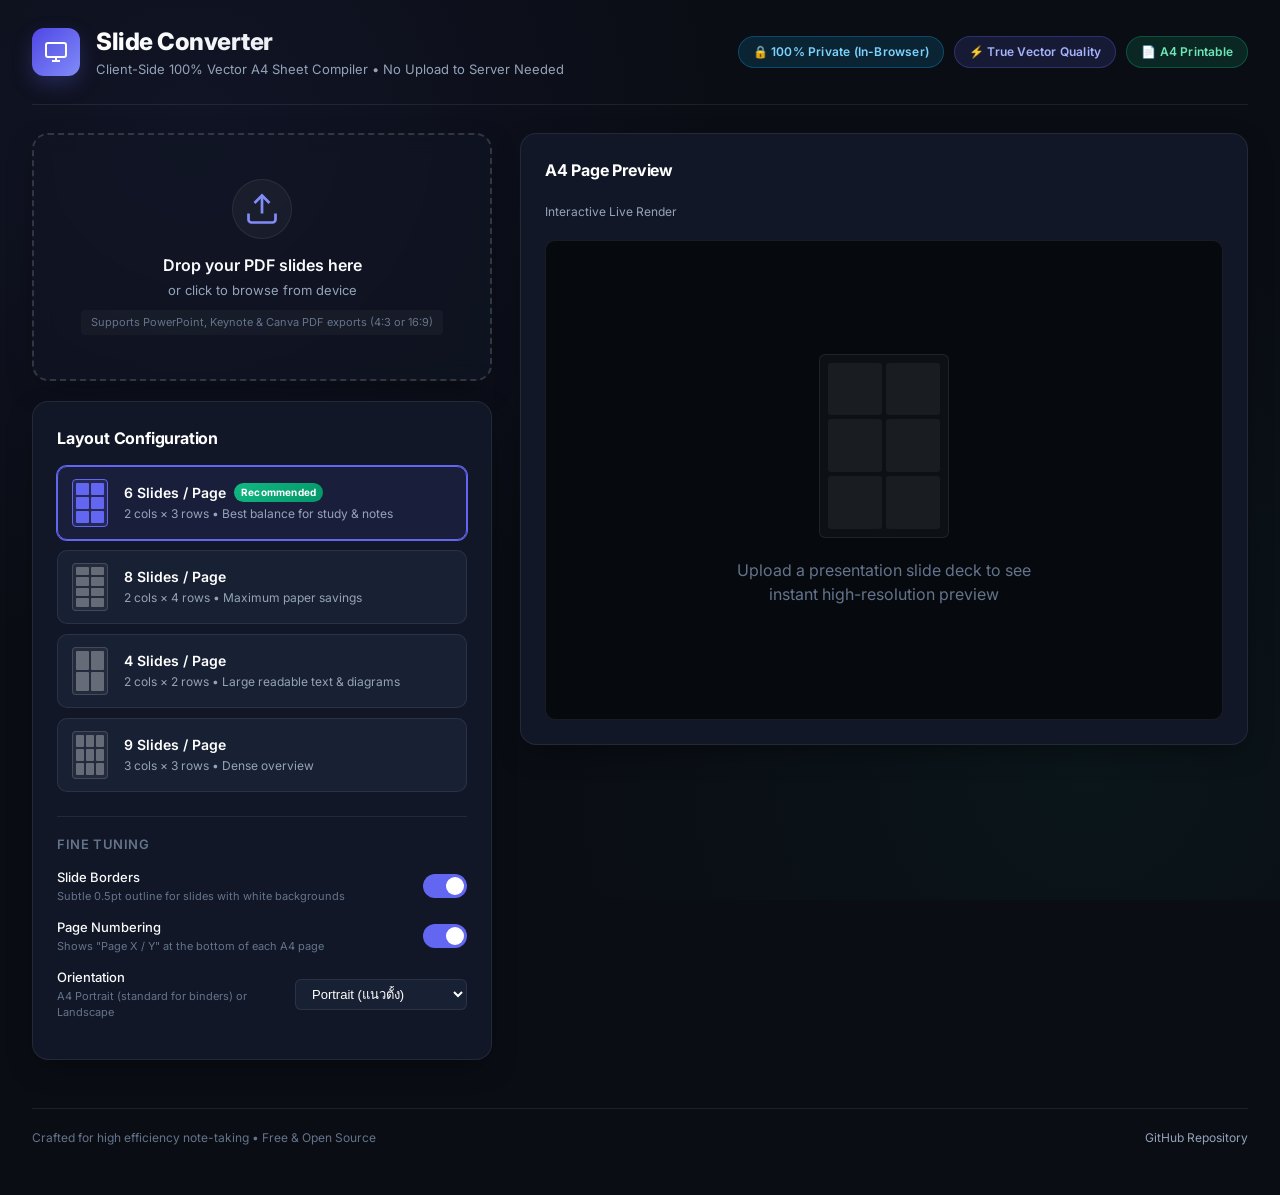
==== index.html @ b2e8b847 "Initial release of Slide Converter web app for GitHub Pages" ====
<!DOCTYPE html>
<html lang="en">
<head>
  <meta charset="UTF-8">
  <meta name="viewport" content="width=device-width, initial-scale=1.0">
  <title>Slide Converter — N-up A4 Presentation Sheets</title>
  <link rel="preconnect" href="https://fonts.googleapis.com">
  <link rel="preconnect" href="https://fonts.gstatic.com" crossorigin>
  <link href="https://fonts.googleapis.com/css2?family=Inter:wght@300;400;500;600;700;800&family=JetBrains+Mono:wght@400;500&display=swap" rel="stylesheet">
  <link rel="stylesheet" href="./style.css">

  <!-- Core In-Browser Vector PDF Processing & Rendering Engines -->
  <script src="./vendor/pdf-lib.min.js"></script>
  <script src="./vendor/pdf.min.js"></script>
</head>
<body>
  <div class="app-container">
    <!-- Header -->
    <header class="app-header">
      <div class="header-brand">
        <div class="brand-icon">
          <svg width="24" height="24" viewBox="0 0 24 24" fill="none" stroke="currentColor" stroke-width="2">
            <rect x="2" y="3" width="20" height="14" rx="2" ry="2"></rect>
            <line x1="8" y1="21" x2="16" y2="21"></line>
            <line x1="12" y1="17" x2="12" y2="21"></line>
          </svg>
        </div>
        <div>
          <h1 class="brand-title">Slide Converter</h1>
          <p class="brand-subtitle">Client-Side 100% Vector A4 Sheet Compiler • No Upload to Server Needed</p>
        </div>
      </div>
      <div class="header-badges">
        <span class="badge badge-privacy">🔒 100% Private (In-Browser)</span>
        <span class="badge badge-vector">⚡ True Vector Quality</span>
        <span class="badge badge-a4">📄 A4 Printable</span>
      </div>
    </header>

    <!-- Main Workspace Grid -->
    <main class="main-layout">
      <!-- Left Column: Controls & Upload -->
      <section class="controls-panel">
        <!-- Upload Card -->
        <div class="card upload-card" id="drop-zone">
          <input type="file" id="file-input" accept=".pdf" class="file-input-hidden" />
          <div class="drop-content" id="drop-content-idle">
            <div class="upload-icon-pulse">
              <svg width="36" height="36" viewBox="0 0 24 24" fill="none" stroke="currentColor" stroke-width="1.8">
                <path d="M21 15v4a2 2 0 0 1-2 2H5a2 2 0 0 1-2-2v-4"></path>
                <polyline points="17 8 12 3 7 8"></polyline>
                <line x1="12" y1="3" x2="12" y2="15"></line>
              </svg>
            </div>
            <h3 class="upload-title">Drop your PDF slides here</h3>
            <p class="upload-desc">or click to browse from device</p>
            <span class="upload-hint">Supports PowerPoint, Keynote & Canva PDF exports (4:3 or 16:9)</span>
          </div>

          <div class="file-info-bar" id="file-info-bar" style="display: none;">
            <div class="file-meta">
              <div class="file-icon-pdf">PDF</div>
              <div class="file-details">
                <span class="file-name" id="selected-file-name">presentation.pdf</span>
                <span class="file-stats" id="selected-file-stats">0 slides • 0 MB</span>
              </div>
            </div>
            <button class="btn-icon" id="btn-change-file" title="Change File">
              <svg width="18" height="18" viewBox="0 0 24 24" fill="none" stroke="currentColor" stroke-width="2">
                <path d="M21.5 2v6h-6M21.34 15.57a10 10 0 1 1-.57-8.38l5.67-5.67"/>
              </svg>
            </button>
          </div>
        </div>

        <!-- Layout Selector Card -->
        <div class="card settings-card">
          <h2 class="card-title">Layout Configuration</h2>
          
          <div class="layout-grid">
            <!-- 6 Slides Preset (Default) -->
            <label class="layout-option active" data-layout="6up">
              <input type="radio" name="layout" value="6up" checked>
              <div class="layout-preview-icon grid-6">
                <span></span><span></span>
                <span></span><span></span>
                <span></span><span></span>
              </div>
              <div class="layout-details">
                <div class="layout-title-row">
                  <span class="layout-name">6 Slides / Page</span>
                  <span class="tag-rec">Recommended</span>
                </div>
                <span class="layout-desc">2 cols × 3 rows • Best balance for study & notes</span>
              </div>
            </label>

            <!-- 8 Slides Preset -->
            <label class="layout-option" data-layout="8up">
              <input type="radio" name="layout" value="8up">
              <div class="layout-preview-icon grid-8">
                <span></span><span></span>
                <span></span><span></span>
                <span></span><span></span>
                <span></span><span></span>
              </div>
              <div class="layout-details">
                <span class="layout-name">8 Slides / Page</span>
                <span class="layout-desc">2 cols × 4 rows • Maximum paper savings</span>
              </div>
            </label>

            <!-- 4 Slides Preset -->
            <label class="layout-option" data-layout="4up">
              <input type="radio" name="layout" value="4up">
              <div class="layout-preview-icon grid-4">
                <span></span><span></span>
                <span></span><span></span>
              </div>
              <div class="layout-details">
                <span class="layout-name">4 Slides / Page</span>
                <span class="layout-desc">2 cols × 2 rows • Large readable text & diagrams</span>
              </div>
            </label>

            <!-- 9 Slides Preset -->
            <label class="layout-option" data-layout="9up">
              <input type="radio" name="layout" value="9up">
              <div class="layout-preview-icon grid-9">
                <span></span><span></span><span></span>
                <span></span><span></span><span></span>
                <span></span><span></span><span></span>
              </div>
              <div class="layout-details">
                <span class="layout-name">9 Slides / Page</span>
                <span class="layout-desc">3 cols × 3 rows • Dense overview</span>
              </div>
            </label>
          </div>

          <!-- Options Toggles -->
          <div class="options-group">
            <h3 class="options-heading">Fine Tuning</h3>
            <div class="toggle-row">
              <div class="toggle-info">
                <span class="toggle-label">Slide Borders</span>
                <span class="toggle-sub">Subtle 0.5pt outline for slides with white backgrounds</span>
              </div>
              <label class="switch">
                <input type="checkbox" id="toggle-border" checked>
                <span class="slider round"></span>
              </label>
            </div>

            <div class="toggle-row">
              <div class="toggle-info">
                <span class="toggle-label">Page Numbering</span>
                <span class="toggle-sub">Shows "Page X / Y" at the bottom of each A4 page</span>
              </div>
              <label class="switch">
                <input type="checkbox" id="toggle-numbers" checked>
                <span class="slider round"></span>
              </label>
            </div>

            <div class="toggle-row">
              <div class="toggle-info">
                <span class="toggle-label">Orientation</span>
                <span class="toggle-sub">A4 Portrait (standard for binders) or Landscape</span>
              </div>
              <select id="select-orientation" class="select-input">
                <option value="portrait" selected>Portrait (แนวตั้ง)</option>
                <option value="landscape">Landscape (แนวนอน)</option>
              </select>
            </div>
          </div>
        </div>
      </section>

      <!-- Right Column: Live Preview & Actions -->
      <section class="preview-panel">
        <div class="card preview-card">
          <div class="preview-header">
            <div>
              <h2 class="card-title">A4 Page Preview</h2>
              <span class="preview-subtitle" id="preview-stats-line">Interactive Live Render</span>
            </div>
            <div class="savings-tag" id="savings-badge" style="display: none;">
              <span class="savings-percent" id="savings-percent">83%</span>
              <span class="savings-text">Paper Saved</span>
            </div>
          </div>

          <!-- Preview Stage -->
          <div class="preview-stage" id="preview-stage">
            <div class="preview-placeholder" id="preview-placeholder">
              <div class="placeholder-art">
                <div class="sheet-mockup">
                  <div class="mockup-slot"></div><div class="mockup-slot"></div>
                  <div class="mockup-slot"></div><div class="mockup-slot"></div>
                  <div class="mockup-slot"></div><div class="mockup-slot"></div>
                </div>
              </div>
              <p>Upload a presentation slide deck to see instant high-resolution preview</p>
            </div>

            <div class="preview-loading" id="preview-loading" style="display: none;">
              <div class="spinner"></div>
              <span id="loading-text">Embedding vector slides into A4 grid...</span>
            </div>

            <div class="preview-result-container" id="preview-result-container" style="display: none;">
              <canvas id="preview-canvas" class="preview-image-canvas"></canvas>
            </div>
          </div>

          <!-- Preview Page Navigation -->
          <div class="preview-nav-bar" id="preview-nav-bar" style="display: none;">
            <button class="nav-btn" id="btn-prev-page" title="Previous Page">◀ Prev</button>
            <span class="nav-page-indicator" id="nav-page-indicator">Page 1 of 1</span>
            <button class="nav-btn" id="btn-next-page" title="Next Page">Next ▶</button>
          </div>

          <!-- Action Buttons Bar -->
          <div class="action-bar" id="action-bar" style="display: none;">
            <button class="btn btn-primary" id="btn-download">
              <svg width="20" height="20" viewBox="0 0 24 24" fill="none" stroke="currentColor" stroke-width="2">
                <path d="M21 15v4a2 2 0 0 1-2 2H5a2 2 0 0 1-2-2v-4"></path>
                <polyline points="7 10 12 15 17 10"></polyline>
                <line x1="12" y1="15" x2="12" y2="3"></line>
              </svg>
              <span>Download A4 PDF</span>
            </button>
          </div>
        </div>
      </section>
    </main>

    <footer class="app-footer">
      <span>Crafted for high efficiency note-taking • Free & Open Source</span>
      <a href="https://github.com/Tontonji/slide-converter" target="_blank" class="github-link">GitHub Repository</a>
    </footer>
  </div>

  <!-- Toast Notification Container -->
  <div class="toast-container" id="toast-container"></div>

  <script src="./app.js"></script>
</body>
</html>
---- style.css ----
:root {
  --bg-primary: #0a0d14;
  --bg-surface: #111726;
  --bg-surface-elevated: #182033;
  --bg-hover: #1e293b;
  --border-color: rgba(255, 255, 255, 0.08);
  --border-color-active: rgba(99, 102, 241, 0.5);
  --primary: #6366f1;
  --primary-hover: #4f46e5;
  --primary-glow: rgba(99, 102, 241, 0.25);
  --emerald: #10b981;
  --emerald-glow: rgba(16, 185, 129, 0.2);
  --text-main: #f8fafc;
  --text-muted: #94a3b8;
  --text-dim: #64748b;
  --radius-lg: 16px;
  --radius-md: 10px;
  --radius-sm: 6px;
  --font-sans: 'Inter', -apple-system, BlinkMacSystemFont, sans-serif;
  --font-mono: 'JetBrains Mono', monospace;
  --shadow-card: 0 10px 30px -10px rgba(0, 0, 0, 0.5);
  --shadow-sheet: 0 20px 40px -15px rgba(0, 0, 0, 0.7), 0 0 0 1px rgba(255, 255, 255, 0.1);
}

* {
  box-sizing: border-box;
  margin: 0;
  padding: 0;
}

body {
  font-family: var(--font-sans);
  background-color: var(--bg-primary);
  color: var(--text-main);
  min-height: 100vh;
  line-height: 1.5;
  background-image: 
    radial-gradient(circle at 15% 15%, rgba(99, 102, 241, 0.08) 0%, transparent 40%),
    radial-gradient(circle at 85% 85%, rgba(16, 185, 129, 0.05) 0%, transparent 40%);
  background-attachment: fixed;
  overflow-x: hidden;
}

.app-container {
  max-width: 1400px;
  margin: 0 auto;
  padding: 24px 32px 48px;
}

/* Header */
.app-header {
  display: flex;
  justify-content: space-between;
  align-items: center;
  padding-bottom: 24px;
  border-bottom: 1px solid var(--border-color);
  margin-bottom: 28px;
}

.header-brand {
  display: flex;
  align-items: center;
  gap: 16px;
}

.brand-icon {
  width: 48px;
  height: 48px;
  background: linear-gradient(135deg, #4f46e5, #818cf8);
  border-radius: 12px;
  display: flex;
  align-items: center;
  justify-content: center;
  color: #fff;
  box-shadow: 0 8px 20px var(--primary-glow);
}

.brand-title {
  font-size: 24px;
  font-weight: 800;
  letter-spacing: -0.5px;
  background: linear-gradient(to right, #ffffff, #cbd5e1);
  -webkit-background-clip: text;
  -webkit-text-fill-color: transparent;
}

.brand-subtitle {
  font-size: 13px;
  color: var(--text-muted);
  font-weight: 400;
}

.header-badges {
  display: flex;
  gap: 10px;
}

.badge {
  padding: 6px 14px;
  font-size: 12px;
  font-weight: 600;
  border-radius: 999px;
  letter-spacing: 0.2px;
}

.badge-privacy {
  background: rgba(14, 165, 233, 0.15);
  color: #7dd3fc;
  border: 1px solid rgba(14, 165, 233, 0.3);
}

.badge-vector {
  background: rgba(99, 102, 241, 0.15);
  color: #a5b4fc;
  border: 1px solid rgba(99, 102, 241, 0.3);
}

.badge-a4 {
  background: rgba(16, 185, 129, 0.15);
  color: #6ee7b7;
  border: 1px solid rgba(16, 185, 129, 0.3);
}

/* Layout Grid */
.main-layout {
  display: grid;
  grid-template-columns: 460px 1fr;
  gap: 28px;
  align-items: start;
}

/* Card */
.card {
  background-color: var(--bg-surface);
  border: 1px solid var(--border-color);
  border-radius: var(--radius-lg);
  padding: 24px;
  box-shadow: var(--shadow-card);
  backdrop-filter: blur(10px);
}

.card-title {
  font-size: 16px;
  font-weight: 700;
  letter-spacing: -0.2px;
  margin-bottom: 16px;
  color: #ffffff;
}

/* Upload Card */
.upload-card {
  position: relative;
  border: 2px dashed rgba(255, 255, 255, 0.15);
  cursor: pointer;
  transition: all 0.25s cubic-bezier(0.4, 0, 0.2, 1);
  background: rgba(17, 23, 38, 0.6);
  margin-bottom: 20px;
}

.upload-card:hover, .upload-card.dragover {
  border-color: var(--primary);
  background: rgba(99, 102, 241, 0.05);
  transform: translateY(-2px);
  box-shadow: 0 12px 28px -8px var(--primary-glow);
}

.file-input-hidden {
  position: absolute;
  top: 0; left: 0; width: 100%; height: 100%;
  opacity: 0;
  cursor: pointer;
  z-index: 10;
}

.drop-content {
  text-align: center;
  padding: 20px 10px;
}

.upload-icon-pulse {
  width: 60px;
  height: 60px;
  margin: 0 auto 14px;
  background: rgba(255, 255, 255, 0.04);
  border-radius: 50%;
  display: flex;
  align-items: center;
  justify-content: center;
  color: #818cf8;
  border: 1px solid rgba(255, 255, 255, 0.08);
  transition: transform 0.2s;
}

.upload-card:hover .upload-icon-pulse {
  transform: scale(1.08);
  color: #a5b4fc;
  background: rgba(99, 102, 241, 0.12);
}

.upload-title {
  font-size: 16px;
  font-weight: 600;
  margin-bottom: 4px;
}

.upload-desc {
  font-size: 13px;
  color: var(--text-muted);
  margin-bottom: 8px;
}

.upload-hint {
  font-size: 11px;
  color: var(--text-dim);
  display: inline-block;
  padding: 4px 10px;
  background: rgba(255, 255, 255, 0.03);
  border-radius: 4px;
}

/* File info bar when file is selected */
.file-info-bar {
  display: flex;
  align-items: center;
  justify-content: space-between;
  padding: 10px;
  background: var(--bg-surface-elevated);
  border-radius: var(--radius-md);
  border: 1px solid rgba(255, 255, 255, 0.08);
  z-index: 15;
  position: relative;
}

.file-meta {
  display: flex;
  align-items: center;
  gap: 12px;
  overflow: hidden;
}

.file-icon-pdf {
  background: #ef4444;
  color: #fff;
  font-size: 11px;
  font-weight: 800;
  padding: 6px 8px;
  border-radius: 6px;
  letter-spacing: 0.5px;
}

.file-details {
  display: flex;
  flex-direction: column;
  overflow: hidden;
}

.file-name {
  font-size: 13px;
  font-weight: 600;
  white-space: nowrap;
  overflow: hidden;
  text-overflow: ellipsis;
  max-width: 280px;
}

.file-stats {
  font-size: 11px;
  color: var(--text-muted);
}

.btn-icon {
  background: transparent;
  border: none;
  color: var(--text-muted);
  cursor: pointer;
  padding: 8px;
  border-radius: 6px;
  display: flex;
  align-items: center;
  justify-content: center;
  transition: all 0.2s;
}

.btn-icon:hover {
  background: rgba(255, 255, 255, 0.1);
  color: #fff;
}

/* Layout Selector Grid */
.layout-grid {
  display: flex;
  flex-direction: column;
  gap: 10px;
  margin-bottom: 24px;
}

.layout-option {
  display: flex;
  align-items: center;
  gap: 16px;
  padding: 12px 14px;
  border-radius: var(--radius-md);
  background: var(--bg-surface-elevated);
  border: 1px solid var(--border-color);
  cursor: pointer;
  transition: all 0.2s cubic-bezier(0.4, 0, 0.2, 1);
  position: relative;
}

.layout-option input[type="radio"] {
  display: none;
}

.layout-option:hover {
  background: var(--bg-hover);
  border-color: rgba(255, 255, 255, 0.2);
}

.layout-option.active {
  border-color: var(--primary);
  background: rgba(99, 102, 241, 0.1);
  box-shadow: 0 0 0 1px var(--primary);
}

/* Mini Layout Preview Icons */
.layout-preview-icon {
  width: 36px;
  height: 48px;
  background: rgba(255, 255, 255, 0.05);
  border: 1px solid rgba(255, 255, 255, 0.15);
  border-radius: 4px;
  padding: 3px;
  display: grid;
  gap: 2px;
  flex-shrink: 0;
}

.layout-preview-icon span {
  background: rgba(255, 255, 255, 0.3);
  border-radius: 1px;
}

.layout-option.active .layout-preview-icon {
  border-color: var(--primary);
  background: rgba(99, 102, 241, 0.15);
}

.layout-option.active .layout-preview-icon span {
  background: var(--primary);
}

.grid-6 { grid-template-columns: 1fr 1fr; grid-template-rows: 1fr 1fr 1fr; }
.grid-8 { grid-template-columns: 1fr 1fr; grid-template-rows: 1fr 1fr 1fr 1fr; }
.grid-4 { grid-template-columns: 1fr 1fr; grid-template-rows: 1fr 1fr; }
.grid-9 { grid-template-columns: 1fr 1fr 1fr; grid-template-rows: 1fr 1fr 1fr; }

.layout-details {
  display: flex;
  flex-direction: column;
  gap: 2px;
}

.layout-title-row {
  display: flex;
  align-items: center;
  gap: 8px;
}

.layout-name {
  font-size: 14px;
  font-weight: 600;
  color: #fff;
}

.tag-rec {
  background: linear-gradient(135deg, #10b981, #059669);
  color: #fff;
  font-size: 10px;
  font-weight: 700;
  padding: 2px 7px;
  border-radius: 999px;
  letter-spacing: 0.2px;
}

.layout-desc {
  font-size: 12px;
  color: var(--text-muted);
}

/* Options / Fine Tuning */
.options-group {
  border-top: 1px solid var(--border-color);
  padding-top: 18px;
}

.options-heading {
  font-size: 13px;
  font-weight: 600;
  text-transform: uppercase;
  letter-spacing: 0.6px;
  color: var(--text-dim);
  margin-bottom: 14px;
}

.toggle-row {
  display: flex;
  justify-content: space-between;
  align-items: center;
  margin-bottom: 14px;
}

.toggle-info {
  display: flex;
  flex-direction: column;
}

.toggle-label {
  font-size: 13px;
  font-weight: 500;
  color: var(--text-main);
}

.toggle-sub {
  font-size: 11px;
  color: var(--text-dim);
}

/* Switch */
.switch {
  position: relative;
  display: inline-block;
  width: 44px;
  height: 24px;
  flex-shrink: 0;
}

.switch input { opacity: 0; width: 0; height: 0; }

.slider {
  position: absolute;
  cursor: pointer;
  top: 0; left: 0; right: 0; bottom: 0;
  background-color: rgba(255, 255, 255, 0.15);
  transition: 0.25s;
}

.slider:before {
  position: absolute;
  content: "";
  height: 18px;
  width: 18px;
  left: 3px;
  bottom: 3px;
  background-color: white;
  transition: 0.25s;
}

input:checked + .slider { background-color: var(--primary); }
input:checked + .slider:before { transform: translateX(20px); }
.slider.round { border-radius: 34px; }
.slider.round:before { border-radius: 50%; }

/* Select Input */
.select-input {
  background: var(--bg-surface-elevated);
  border: 1px solid var(--border-color);
  color: #fff;
  padding: 6px 12px;
  border-radius: var(--radius-sm);
  font-size: 13px;
  outline: none;
}

/* Right Panel: Preview */
.preview-panel {
  position: sticky;
  top: 24px;
}

.preview-card {
  display: flex;
  flex-direction: column;
  min-height: 600px;
}

.preview-header {
  display: flex;
  justify-content: space-between;
  align-items: flex-start;
  margin-bottom: 18px;
}

.preview-subtitle {
  font-size: 12px;
  color: var(--text-muted);
}

.savings-tag {
  display: flex;
  align-items: center;
  gap: 8px;
  background: var(--emerald-glow);
  border: 1px solid rgba(16, 185, 129, 0.4);
  padding: 6px 14px;
  border-radius: 999px;
}

.savings-percent {
  font-size: 16px;
  font-weight: 800;
  color: #34d399;
}

.savings-text {
  font-size: 12px;
  font-weight: 600;
  color: #6ee7b7;
}

/* Preview Stage */
.preview-stage {
  flex: 1;
  background: #06090e;
  border: 1px solid var(--border-color);
  border-radius: var(--radius-md);
  display: flex;
  align-items: center;
  justify-content: center;
  padding: 24px;
  min-height: 480px;
  position: relative;
  overflow: hidden;
}

.preview-placeholder {
  text-align: center;
  color: var(--text-dim);
  max-width: 320px;
}

.placeholder-art {
  margin-bottom: 20px;
}

.sheet-mockup {
  width: 130px;
  height: 184px;
  background: rgba(255, 255, 255, 0.03);
  border: 1px solid rgba(255, 255, 255, 0.08);
  border-radius: 6px;
  margin: 0 auto;
  padding: 8px;
  display: grid;
  grid-template-columns: 1fr 1fr;
  grid-template-rows: 1fr 1fr 1fr;
  gap: 4px;
}

.mockup-slot {
  background: rgba(255, 255, 255, 0.05);
  border-radius: 3px;
}

.preview-loading {
  display: flex;
  flex-direction: column;
  align-items: center;
  gap: 16px;
  color: var(--text-muted);
  font-size: 14px;
}

.spinner {
  width: 40px;
  height: 40px;
  border: 3px solid rgba(99, 102, 241, 0.2);
  border-top-color: var(--primary);
  border-radius: 50%;
  animation: spin 0.8s linear infinite;
}

@keyframes spin {
  to { transform: rotate(360deg); }
}

.preview-result-container {
  display: flex;
  justify-content: center;
  align-items: center;
  width: 100%;
}

.preview-image-canvas {
  max-width: 100%;
  max-height: 520px;
  height: auto;
  border-radius: 6px;
  box-shadow: var(--shadow-sheet);
  background: #ffffff;
  transition: transform 0.2s;
}

/* Nav Bar for preview pages */
.preview-nav-bar {
  display: flex;
  justify-content: center;
  align-items: center;
  gap: 16px;
  margin-top: 14px;
}

.nav-btn {
  background: var(--bg-surface-elevated);
  border: 1px solid var(--border-color);
  color: var(--text-main);
  padding: 6px 14px;
  border-radius: var(--radius-sm);
  font-size: 12px;
  font-weight: 500;
  cursor: pointer;
  transition: all 0.15s;
}

.nav-btn:hover:not(:disabled) {
  background: var(--bg-hover);
  border-color: rgba(255, 255, 255, 0.2);
}

.nav-btn:disabled {
  opacity: 0.4;
  cursor: not-allowed;
}

.nav-page-indicator {
  font-size: 12px;
  color: var(--text-muted);
  font-family: var(--font-mono);
}

/* Action Bar */
.action-bar {
  display: flex;
  gap: 14px;
  margin-top: 20px;
}

.btn {
  flex: 1;
  display: flex;
  align-items: center;
  justify-content: center;
  gap: 10px;
  padding: 14px 20px;
  border-radius: var(--radius-md);
  font-size: 14px;
  font-weight: 600;
  cursor: pointer;
  border: none;
  transition: all 0.2s cubic-bezier(0.4, 0, 0.2, 1);
}

.btn-primary {
  background: linear-gradient(135deg, #4f46e5, #6366f1);
  color: #fff;
  box-shadow: 0 8px 24px var(--primary-glow);
}

.btn-primary:hover {
  background: linear-gradient(135deg, #4338ca, #4f46e5);
  transform: translateY(-2px);
  box-shadow: 0 12px 28px rgba(99, 102, 241, 0.35);
}

/* Footer */
.app-footer {
  margin-top: 48px;
  padding-top: 20px;
  border-top: 1px solid var(--border-color);
  display: flex;
  justify-content: space-between;
  align-items: center;
  font-size: 12px;
  color: var(--text-dim);
}

.github-link {
  color: var(--text-muted);
  text-decoration: none;
  transition: color 0.2s;
}
.github-link:hover { color: #fff; }

/* Toast */
.toast-container {
  position: fixed;
  bottom: 24px;
  right: 24px;
  display: flex;
  flex-direction: column;
  gap: 10px;
  z-index: 999;
}

.toast {
  padding: 12px 18px;
  border-radius: var(--radius-sm);
  background: var(--bg-surface-elevated);
  border: 1px solid var(--border-color);
  color: #fff;
  font-size: 13px;
  box-shadow: 0 10px 25px rgba(0,0,0,0.4);
  animation: slideIn 0.3s ease;
}

.toast-success { border-color: rgba(16, 185, 129, 0.5); }
.toast-error { border-color: rgba(239, 68, 68, 0.5); }

@keyframes slideIn {
  from { transform: translateX(100%); opacity: 0; }
  to { transform: translateX(0); opacity: 1; }
}

@media (max-width: 980px) {
  .main-layout { grid-template-columns: 1fr; }
  .preview-panel { position: static; }
}
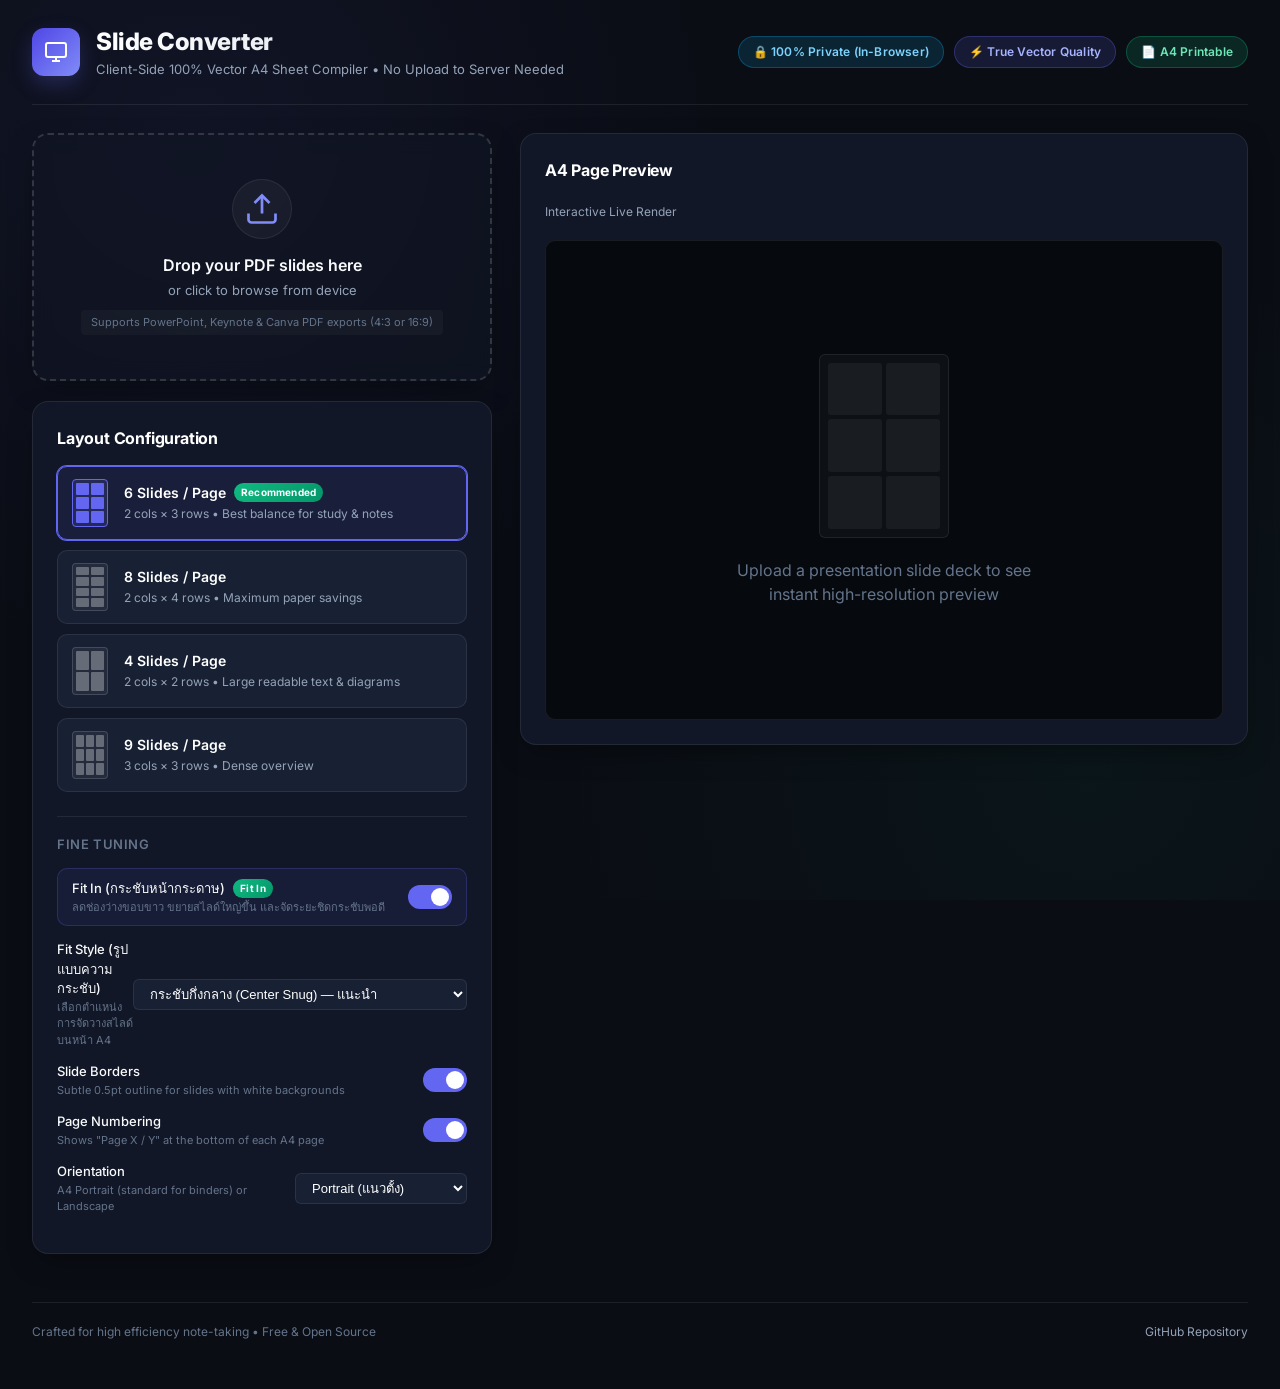
==== commit 65e6ee02: "Add Fit In function for compact layout, snug gaps, and note-taking area" ====
--- a/index.html
+++ b/index.html
@@ -73,6 +73,38 @@
           </div>
         </div>
 
+        <!-- Slide Selection Card -->
+        <div class="card selection-card" id="selection-card" style="display: none;">
+          <div class="selection-card-header">
+            <div class="selection-title-group">
+              <h2 class="card-title" style="margin-bottom: 2px;">Slide Selection (เลือกหน้า)</h2>
+              <span class="selection-badge" id="selection-summary-badge">All slides selected</span>
+            </div>
+            <button class="btn-visual-picker" id="btn-open-picker" type="button">
+              <svg width="15" height="15" viewBox="0 0 24 24" fill="none" stroke="currentColor" stroke-width="2">
+                <rect x="3" y="3" width="7" height="7"></rect>
+                <rect x="14" y="3" width="7" height="7"></rect>
+                <rect x="14" y="14" width="7" height="7"></rect>
+                <rect x="3" y="14" width="7" height="7"></rect>
+              </svg>
+              <span>Visual Picker (ดูรูปภาพ)</span>
+            </button>
+          </div>
+
+          <div class="range-input-wrapper">
+            <div class="range-input-row">
+              <input type="text" id="slide-range-input" class="range-input" placeholder="e.g. 1-12, 15, 20-35 (all = ทั้งหมด)" />
+              <button class="btn-apply-range" id="btn-apply-range" title="Apply Range">Apply</button>
+            </div>
+            <div class="quick-preset-chips">
+              <button class="preset-chip active" id="chip-all" type="button">All Slides</button>
+              <button class="preset-chip" id="chip-skip-first" type="button">Exclude #1 (ตัดหน้าปก)</button>
+              <button class="preset-chip" id="chip-even" type="button">Even Only</button>
+              <button class="preset-chip" id="chip-odd" type="button">Odd Only</button>
+            </div>
+          </div>
+        </div>
+
         <!-- Layout Selector Card -->
         <div class="card settings-card">
           <h2 class="card-title">Layout Configuration</h2>
@@ -141,6 +173,35 @@
           <!-- Options Toggles -->
           <div class="options-group">
             <h3 class="options-heading">Fine Tuning</h3>
+
+            <!-- Fit In Function Toggle -->
+            <div class="toggle-row highlight-row">
+              <div class="toggle-info">
+                <div style="display: flex; align-items: center; gap: 8px;">
+                  <span class="toggle-label font-bold">Fit In (กระชับหน้ากระดาษ)</span>
+                  <span class="badge-mini-rec">Fit In</span>
+                </div>
+                <span class="toggle-sub">ลดช่องว่างขอบขาว ขยายสไลด์ใหญ่ขึ้น และจัดระยะชิดกระชับพอดี</span>
+              </div>
+              <label class="switch">
+                <input type="checkbox" id="toggle-fit-in" checked>
+                <span class="slider round"></span>
+              </label>
+            </div>
+
+            <!-- Fit Style Selector -->
+            <div class="toggle-row" id="fit-style-row">
+              <div class="toggle-info">
+                <span class="toggle-label">Fit Style (รูปแบบความกระชับ)</span>
+                <span class="toggle-sub">เลือกตำแหน่งการจัดวางสไลด์บนหน้า A4</span>
+              </div>
+              <select id="select-fit-style" class="select-input">
+                <option value="center" selected>กระชับกึ่งกลาง (Center Snug) — แนะนำ</option>
+                <option value="top">กระชับชิดบน + เว้นที่จดโน้ต (Top Fit + Notes Area)</option>
+                <option value="tight">กระชับขอบบางพิเศษ (Ultra Tight)</option>
+              </select>
+            </div>
+
             <div class="toggle-row">
               <div class="toggle-info">
                 <span class="toggle-label">Slide Borders</span>
@@ -242,6 +303,42 @@
     </footer>
   </div>
 
+  <!-- Visual Slide Picker Modal -->
+  <div class="modal-backdrop" id="picker-modal" style="display: none;">
+    <div class="modal-dialog">
+      <div class="modal-header">
+        <div>
+          <h2 class="modal-title">Visual Slide Picker (เลือกหน้าสไลด์)</h2>
+          <span class="modal-subtitle" id="modal-counter">Selected 0 of 0 slides</span>
+        </div>
+        <button class="btn-close-modal" id="btn-close-modal" title="Close">✕</button>
+      </div>
+
+      <div class="modal-toolbar">
+        <div class="toolbar-left">
+          <button class="modal-tool-btn" id="modal-select-all" type="button">Select All</button>
+          <button class="modal-tool-btn" id="modal-deselect-all" type="button">Deselect All</button>
+          <button class="modal-tool-btn" id="modal-exclude-first" type="button">Exclude Slide 1 (ตัดหน้าปก)</button>
+          <button class="modal-tool-btn" id="modal-invert" type="button">Invert Selection</button>
+        </div>
+        <div class="toolbar-right">
+          <span class="modal-hint">Click cards to toggle inclusion</span>
+        </div>
+      </div>
+
+      <div class="modal-body">
+        <div class="thumbnail-grid" id="thumbnail-grid">
+          <!-- Populated dynamically with slide cards -->
+        </div>
+      </div>
+
+      <div class="modal-footer">
+        <button class="btn btn-secondary" id="btn-cancel-modal" type="button">Cancel</button>
+        <button class="btn btn-primary" id="btn-apply-modal" type="button">Apply Selection & Update A4</button>
+      </div>
+    </div>
+  </div>
+
   <!-- Toast Notification Container -->
   <div class="toast-container" id="toast-container"></div>
 
--- a/style.css
+++ b/style.css
@@ -218,17 +218,338 @@
   border-radius: 4px;
 }
 
-/* File info bar when file is selected */
-.file-info-bar {
-  display: flex;
-  align-items: center;
+/* Slide Selection Card */
+.selection-card {
+  margin-bottom: 20px;
+  background: var(--bg-surface);
+  border: 1px solid var(--border-color);
+  border-radius: var(--radius-lg);
+  padding: 18px 20px;
+  animation: fadeIn 0.3s ease;
+}
+
+.selection-card-header {
+  display: flex;
   justify-content: space-between;
-  padding: 10px;
+  align-items: center;
+  margin-bottom: 14px;
+}
+
+.selection-title-group {
+  display: flex;
+  align-items: center;
+  gap: 10px;
+}
+
+.selection-badge {
+  font-size: 11px;
+  font-weight: 600;
+  padding: 3px 9px;
+  background: rgba(99, 102, 241, 0.15);
+  color: #a5b4fc;
+  border: 1px solid rgba(99, 102, 241, 0.3);
+  border-radius: 999px;
+}
+
+.btn-visual-picker {
+  display: flex;
+  align-items: center;
+  gap: 6px;
+  background: rgba(255, 255, 255, 0.06);
+  border: 1px solid rgba(255, 255, 255, 0.12);
+  color: #f1f5f9;
+  padding: 6px 12px;
+  border-radius: var(--radius-sm);
+  font-size: 12px;
+  font-weight: 500;
+  cursor: pointer;
+  transition: all 0.2s;
+}
+
+.btn-visual-picker:hover {
+  background: rgba(99, 102, 241, 0.2);
+  border-color: var(--primary);
+  color: #fff;
+  transform: translateY(-1px);
+}
+
+.range-input-wrapper {
+  display: flex;
+  flex-direction: column;
+  gap: 10px;
+}
+
+.range-input-row {
+  display: flex;
+  gap: 8px;
+}
+
+.range-input {
+  flex: 1;
   background: var(--bg-surface-elevated);
-  border-radius: var(--radius-md);
+  border: 1px solid var(--border-color);
+  color: #fff;
+  padding: 9px 14px;
+  border-radius: var(--radius-sm);
+  font-size: 13px;
+  font-family: var(--font-mono);
+  outline: none;
+  transition: border-color 0.2s;
+}
+
+.range-input:focus {
+  border-color: var(--primary);
+  box-shadow: 0 0 0 1px var(--primary);
+}
+
+.btn-apply-range {
+  background: var(--bg-surface-elevated);
+  border: 1px solid rgba(255, 255, 255, 0.15);
+  color: #fff;
+  padding: 0 16px;
+  border-radius: var(--radius-sm);
+  font-size: 12px;
+  font-weight: 600;
+  cursor: pointer;
+  transition: all 0.15s;
+}
+
+.btn-apply-range:hover {
+  background: var(--primary);
+  border-color: var(--primary);
+}
+
+.quick-preset-chips {
+  display: flex;
+  flex-wrap: wrap;
+  gap: 6px;
+}
+
+.preset-chip {
+  background: rgba(255, 255, 255, 0.04);
   border: 1px solid rgba(255, 255, 255, 0.08);
-  z-index: 15;
+  color: var(--text-muted);
+  font-size: 11px;
+  padding: 4px 10px;
+  border-radius: 999px;
+  cursor: pointer;
+  transition: all 0.15s;
+}
+
+.preset-chip:hover {
+  background: rgba(255, 255, 255, 0.1);
+  color: #fff;
+  border-color: rgba(255, 255, 255, 0.2);
+}
+
+.preset-chip.active {
+  background: rgba(99, 102, 241, 0.18);
+  border-color: var(--primary);
+  color: #a5b4fc;
+  font-weight: 600;
+}
+
+/* Modal Dialog */
+.modal-backdrop {
+  position: fixed;
+  top: 0; left: 0; width: 100vw; height: 100vh;
+  background: rgba(4, 7, 13, 0.75);
+  backdrop-filter: blur(8px);
+  z-index: 1000;
+  display: flex;
+  align-items: center;
+  justify-content: center;
+  padding: 24px;
+  animation: fadeIn 0.2s ease;
+}
+
+.modal-dialog {
+  background: var(--bg-surface);
+  border: 1px solid rgba(255, 255, 255, 0.12);
+  border-radius: var(--radius-lg);
+  width: 100%;
+  max-width: 960px;
+  max-height: 85vh;
+  display: flex;
+  flex-direction: column;
+  box-shadow: 0 25px 60px -15px rgba(0, 0, 0, 0.8), 0 0 0 1px rgba(99, 102, 241, 0.2);
+  overflow: hidden;
+}
+
+.modal-header {
+  display: flex;
+  justify-content: space-between;
+  align-items: center;
+  padding: 20px 24px;
+  border-bottom: 1px solid var(--border-color);
+}
+
+.modal-title {
+  font-size: 18px;
+  font-weight: 700;
+  color: #fff;
+}
+
+.modal-subtitle {
+  font-size: 12px;
+  color: var(--text-muted);
+}
+
+.btn-close-modal {
+  background: transparent;
+  border: none;
+  color: var(--text-muted);
+  font-size: 20px;
+  cursor: pointer;
+  padding: 6px;
+  line-height: 1;
+  border-radius: 6px;
+  transition: all 0.15s;
+}
+
+.btn-close-modal:hover {
+  background: rgba(255, 255, 255, 0.1);
+  color: #fff;
+}
+
+.modal-toolbar {
+  display: flex;
+  justify-content: space-between;
+  align-items: center;
+  padding: 12px 24px;
+  background: rgba(10, 13, 20, 0.4);
+  border-bottom: 1px solid var(--border-color);
+  flex-wrap: wrap;
+  gap: 10px;
+}
+
+.toolbar-left {
+  display: flex;
+  flex-wrap: wrap;
+  gap: 8px;
+}
+
+.modal-tool-btn {
+  background: var(--bg-surface-elevated);
+  border: 1px solid var(--border-color);
+  color: var(--text-main);
+  font-size: 11.5px;
+  font-weight: 500;
+  padding: 6px 12px;
+  border-radius: var(--radius-sm);
+  cursor: pointer;
+  transition: all 0.15s;
+}
+
+.modal-tool-btn:hover {
+  background: var(--bg-hover);
+  border-color: rgba(255, 255, 255, 0.2);
+}
+
+.modal-hint {
+  font-size: 11.5px;
+  color: var(--text-dim);
+}
+
+.modal-body {
+  flex: 1;
+  overflow-y: auto;
+  padding: 24px;
+  background: #090d16;
+}
+
+.thumbnail-grid {
+  display: grid;
+  grid-template-columns: repeat(auto-fill, minmax(135px, 1fr));
+  gap: 14px;
+}
+
+.thumb-card {
   position: relative;
+  background: var(--bg-surface-elevated);
+  border: 2px solid var(--border-color);
+  border-radius: 8px;
+  padding: 6px;
+  cursor: pointer;
+  transition: all 0.2s cubic-bezier(0.4, 0, 0.2, 1);
+  user-select: none;
+  display: flex;
+  flex-direction: column;
+}
+
+.thumb-card:hover {
+  transform: translateY(-2px);
+  border-color: rgba(255, 255, 255, 0.25);
+  box-shadow: 0 8px 18px rgba(0, 0, 0, 0.4);
+}
+
+.thumb-card.selected {
+  border-color: var(--primary);
+  background: rgba(99, 102, 241, 0.12);
+  box-shadow: 0 0 0 1px var(--primary);
+}
+
+.thumb-card.excluded {
+  opacity: 0.4;
+  filter: grayscale(0.7);
+}
+
+.thumb-card-canvas {
+  width: 100%;
+  height: auto;
+  border-radius: 4px;
+  background: #fff;
+  display: block;
+}
+
+.thumb-meta {
+  display: flex;
+  justify-content: space-between;
+  align-items: center;
+  margin-top: 6px;
+  padding: 2px 4px;
+}
+
+.thumb-num {
+  font-size: 11px;
+  font-weight: 700;
+  color: var(--text-muted);
+}
+
+.thumb-check {
+  width: 16px;
+  height: 16px;
+  border-radius: 4px;
+  border: 1.5px solid var(--text-dim);
+  display: flex;
+  align-items: center;
+  justify-content: center;
+  font-size: 10px;
+  transition: all 0.15s;
+}
+
+.thumb-card.selected .thumb-check {
+  background: var(--primary);
+  border-color: var(--primary);
+  color: #fff;
+}
+
+.thumb-card.selected .thumb-num {
+  color: #fff;
+}
+
+.modal-footer {
+  display: flex;
+  justify-content: flex-end;
+  gap: 12px;
+  padding: 16px 24px;
+  border-top: 1px solid var(--border-color);
+  background: var(--bg-surface);
+}
+
+@keyframes fadeIn {
+  from { opacity: 0; }
+  to { opacity: 1; }
 }
 
 .file-meta {
@@ -407,6 +728,29 @@
   justify-content: space-between;
   align-items: center;
   margin-bottom: 14px;
+}
+
+.highlight-row {
+  background: rgba(99, 102, 241, 0.08);
+  border: 1px solid rgba(99, 102, 241, 0.25);
+  padding: 10px 14px;
+  border-radius: var(--radius-md);
+  margin-bottom: 14px;
+}
+
+.font-bold {
+  font-weight: 700;
+  color: #fff;
+}
+
+.badge-mini-rec {
+  background: linear-gradient(135deg, #10b981, #059669);
+  color: #fff;
+  font-size: 10px;
+  font-weight: 700;
+  padding: 2px 7px;
+  border-radius: 999px;
+  letter-spacing: 0.3px;
 }
 
 .toggle-info {
